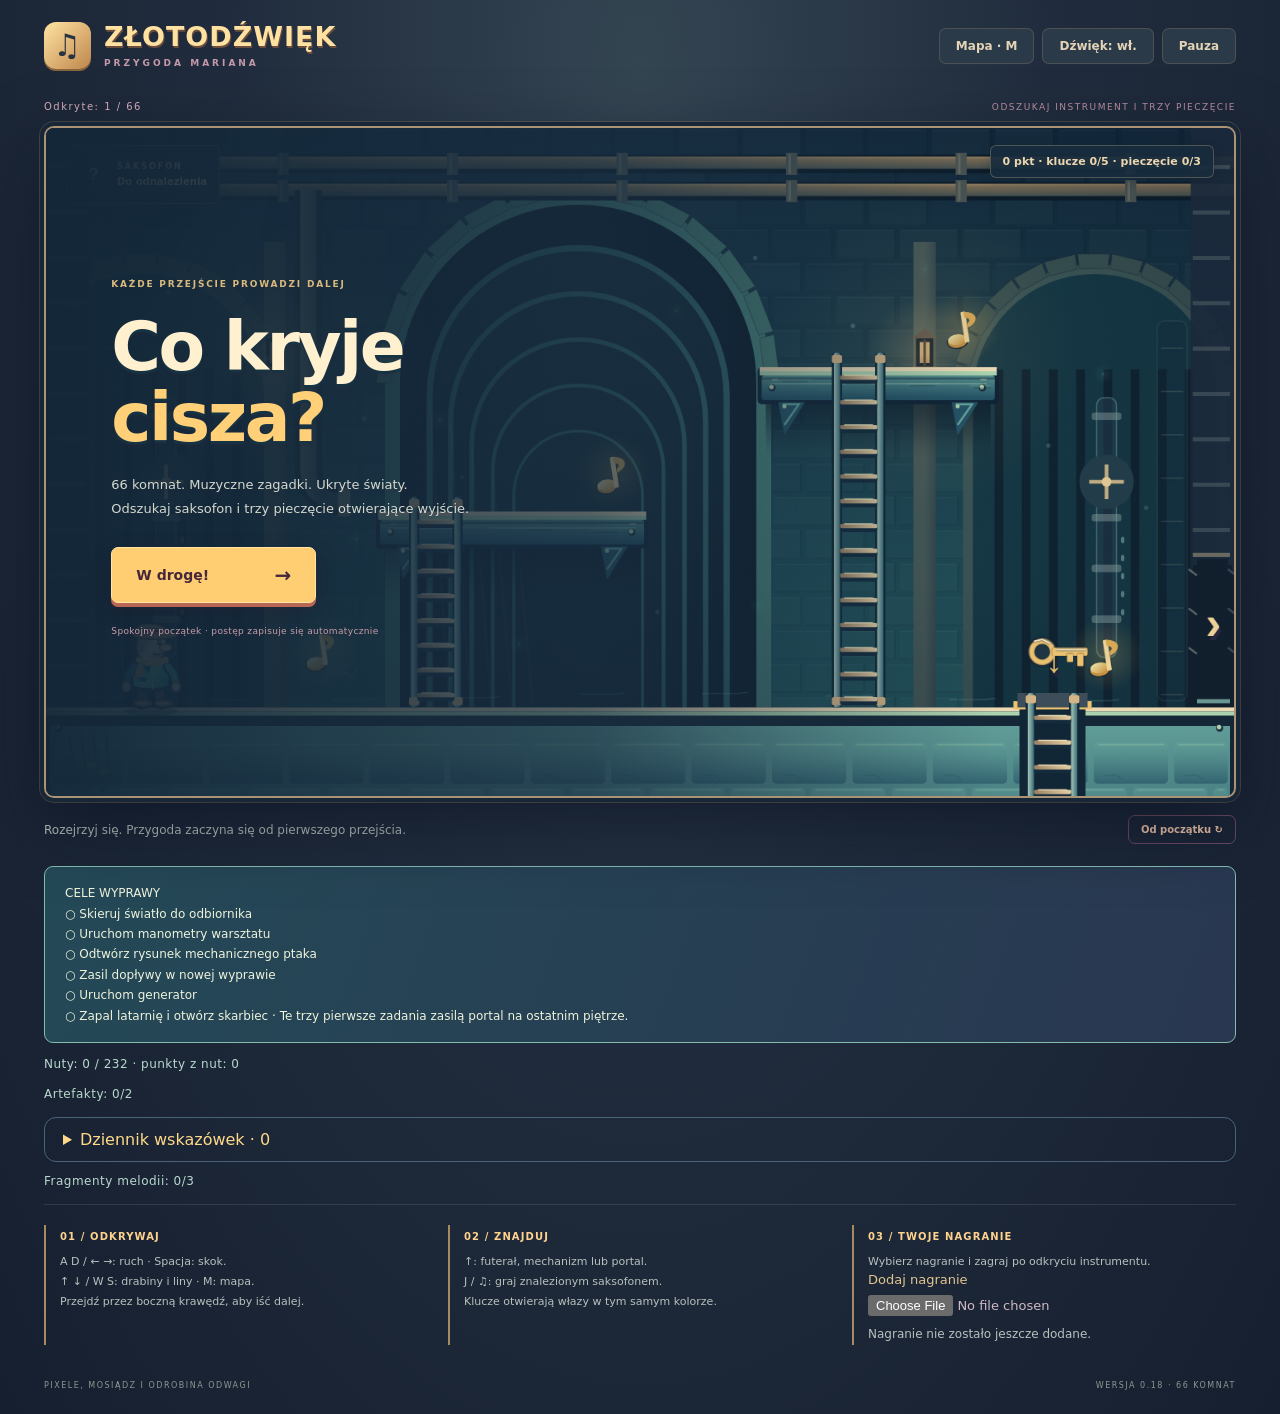
==== index.html @ a224b3b9 "Add Zlotodzwiek v0.18 game with 66 rooms and linked puzzles" ====
<!doctype html>
<html lang="pl">
<head>
  <meta charset="utf-8"><meta name="viewport" content="width=device-width, initial-scale=1, viewport-fit=cover">
  <meta name="theme-color" content="#282039"><title>Złotodźwięk — przygoda Mariana</title>
  <link rel="stylesheet" href="style.css?v=18">
</head>
<body>
  <header><a class="brand" href="./"><i aria-hidden="true">♫</i><div>ZŁOTODŹWIĘK<span>PRZYGODA MARIANA</span></div></a><div class="tools"><button id="map-button" aria-expanded="false">Mapa · M</button><button id="sound" aria-pressed="true">Dźwięk: wł.</button><button id="pause">Pauza</button></div></header>
  <main>
    <div class="chapter"><span id="explored">Odkryte: 1 / 66</span><span>ODSZUKAJ INSTRUMENT I TRZY PIECZĘCIE</span></div>
    <section class="stage" aria-label="Gra platformowa">
      <canvas id="game" width="960" height="540" tabindex="0" aria-label="Gra. Sterowanie opisane poniżej."></canvas>
      <div class="hud"><div class="instrument"><canvas id="inventory-icon" width="64" height="80" aria-hidden="true"></canvas><div><small>SAKSOFON</small><span id="inventory">Do odnalezienia</span></div></div><div id="stats">0 pkt · klucze: 0/5 · pieczęcie: 0/3</div></div>
      <div id="overlay" class="overlay"><div class="panel"><p class="eyebrow">KAŻDE PRZEJŚCIE PROWADZI DALEJ</p><h1>Co kryje<br><em>cisza?</em></h1><p>66 komnat. Muzyczne zagadki. Ukryte światy.<br>Odszukaj saksofon i trzy pieczęcie otwierające wyjście.</p><button id="start" class="primary">W drogę! <span>→</span></button><p id="start-note" class="micro">Spokojny początek · postęp zapisuje się automatycznie</p></div></div>
      <div id="discovery" class="discovery" role="dialog" aria-modal="true" aria-labelledby="discovery-title" hidden><div class="discovery-card"><div class="discovery-art"><canvas id="found-sax" width="130" height="210" aria-label="Złoty saksofon"></canvas></div><p class="eyebrow">PRZEDMIOT W EKWIPUNKU</p><h2 id="discovery-title">Znalazłeś saksofon!</h2><p id="discovery-copy">Marian zabrał instrument z futerału.<br>J / ♫ — wyjmij i zagraj. Ruch — schowaj.</p><button id="discovery-ok" class="primary">Mam go — idę dalej ✓</button><p class="micro">Znalezisko zostaje z Tobą także po porażce.</p></div></div>
      <div id="map-panel" class="map-panel" role="dialog" aria-modal="true" aria-labelledby="map-title" hidden><div class="map-card"><h2 id="map-title">Odkryte przejścia</h2><canvas id="map-canvas" width="640" height="650" aria-label="Mapa odwiedzonych komnat"></canvas><p>● Tu jesteś · Jasne pola: odwiedzone · Linie: przejścia · ✦: zagadka · ◇: portal połączonej wyprawy</p><button id="map-close">Wróć do gry · M</button></div></div>
      <div class="touch" aria-label="Sterowanie dotykowe"><div><button data-action="left" aria-label="W lewo">◀</button><button data-action="right" aria-label="W prawo">▶</button><div class="climb-controls"><button data-action="up" aria-label="Wspinaj się lub użyj dzwonka, mechanizmu i portalu">↑</button><button data-action="down" aria-label="Drabina w dół">↓</button></div></div><div><button data-action="sax" aria-label="Zagraj lub schowaj saksofon">♫</button><button data-action="jump" aria-label="Skok">↗</button></div></div>
    </section>
    <div class="caption"><span id="message" role="status">Rozejrzyj się. Przygoda zaczyna się od pierwszego przejścia.</span><button id="restart">Od początku ↻</button></div>
    <aside id="puzzle-help" class="puzzle-help" hidden><b>ZAGADKA · ↑ PRZY MECHANIZMIE</b><span id="puzzle-clue"></span><strong id="puzzle-state" role="status"></strong><canvas id="puzzle-board" width="540" height="200" aria-label="Schemat aktualnego mechanizmu" hidden></canvas></aside>
    <aside id="objectives" class="puzzle-help" aria-label="Cele wyprawy"></aside><p id="note-status" class="fragment-status"></p><p id="relic-status" class="fragment-status"></p><details id="journal"><summary id="journal-count">Dziennik wskazówek · 0</summary><div id="journal-entries"></div></details><p id="fragments" class="fragment-status">Fragmenty melodii: 0/3</p>
    <section class="guide"><article><b>01 / ODKRYWAJ</b><p>A D / ← →: ruch · Spacja: skok.<br>↑ ↓ / W S: drabiny i liny · M: mapa.<br>Przejdź przez boczną krawędź, aby iść dalej.</p></article><article><b>02 / ZNAJDUJ</b><p>↑: futerał, mechanizm lub portal.<br>J / ♫: graj znalezionym saksofonem.<br>Klucze otwierają włazy w tym samym kolorze.</p></article><article><b>03 / TWOJE NAGRANIE</b><p>Wybierz nagranie i zagraj po odkryciu instrumentu.</p><label class="audio-upload">Dodaj nagranie <input id="sax-file" type="file" accept="audio/*" aria-label="Wybierz własne nagranie saksofonu"></label><p id="audio-status" role="status">Nagranie nie zostało jeszcze dodane.</p></article></section>
  </main><footer>PIXELE, MOSIĄDZ I ODROBINA ODWAGI <span>WERSJA 0.18 · 66 KOMNAT</span></footer>
  <script src="realms.js?v=18"></script><script src="adventures.js?v=18"></script><script src="expeditions.js?v=18"></script><script src="clockwork.js?v=18"></script><script src="linked-depths.js?v=18"></script><script src="room-looks.js?v=18"></script><script src="engine.js?v=18"></script><script src="character.js?v=18"></script><script src="scenery.js?v=18"></script><script src="expedition-art.js?v=18"></script><script src="adventure-art.js?v=18"></script><script src="environment-details.js?v=18"></script><script src="material-detail.js?v=18"></script><script src="art.js?v=18"></script><script src="game.js?v=18"></script>
</body></html>
---- style.css ----
:root{color-scheme:dark;font-family:Inter,ui-sans-serif,system-ui,-apple-system,sans-serif;color:#ffe6bb;background:#241e33;font-synthesis:none}
*{box-sizing:border-box}body{margin:0;background:radial-gradient(ellipse at 50% 20%,#54324d 0%,#302339 42%,#211d30 90%);min-height:100vh}
button,a{-webkit-tap-highlight-color:transparent}button{font:inherit;font-size:12px;font-weight:650;color:#f2c8ac;border:1px solid #6d4b62;background:#402b43;padding:10px 16px;cursor:pointer;border-radius:7px;transition:background .15s,transform .15s}button:hover{background:#633b51;color:#fff0cf}button:focus-visible,a:focus-visible,canvas:focus-visible{outline:3px solid #93e1c5;outline-offset:3px}
header,main,footer{max-width:1240px;margin:auto}header{padding:22px 24px 18px;display:flex;align-items:center;justify-content:space-between;gap:15px}.brand{display:flex;gap:13px;align-items:center;font-size:27px;letter-spacing:1px;color:#ffda87;text-decoration:none;font-weight:950;text-shadow:2px 3px 0 #833f52;line-height:1}.brand i{font-style:normal;font-size:31px;background:#ffc867;color:#563249;width:47px;height:47px;display:grid;place-items:center;border-radius:12px;box-shadow:0 3px 0 #a85557;text-shadow:none}.brand span{display:block;font-size:9px;font-weight:650;letter-spacing:3px;color:#c49aaa;margin-top:9px;text-shadow:none}.tools{display:flex;gap:8px}main{padding:0 24px}.chapter,.caption{display:flex;justify-content:space-between;align-items:center;gap:15px;font-size:10px;color:#d9afbd;letter-spacing:1.5px;padding:14px 0}.chapter b{display:inline-block;background:#e6a65f;color:#422b42;font-size:10px;border-radius:4px;padding:4px 7px;margin-right:7px}.chapter span:last-child{color:#bc8f9f;font-size:9px}
.stage{position:relative;isolation:isolate;overflow:hidden;border:2px solid #bd866f;border-radius:10px;box-shadow:0 0 0 5px #3e2b41,0 0 0 6px #654355,0 25px 80px #100d2380}canvas{display:block;width:100%;aspect-ratio:16/9;background:#c68195;image-rendering:pixelated;outline:none;touch-action:none}
.hud{position:absolute;z-index:1;top:17px;left:20px;right:20px;display:flex;justify-content:space-between;align-items:start;gap:12px;pointer-events:none;font-size:11px;font-weight:750}.hud>div{background:#30233ed9;border:1px solid #f2be7a55;border-radius:6px;padding:9px 12px;box-shadow:0 3px 0 #201b343b}.hud small{display:block;font-size:8px;letter-spacing:2px;margin-bottom:5px;color:#edc4aa}meter{display:block;width:126px;height:9px}meter::-webkit-meter-bar{background:#453049;border:none;border-radius:3px}meter::-webkit-meter-optimum-value{background:linear-gradient(90deg,#f29a59,#ffe097)}meter::-moz-meter-bar{background:#ffd378}#beat{color:#ffe1a1;letter-spacing:1px}
.overlay{position:absolute;z-index:2;inset:0;display:flex;align-items:center;background:linear-gradient(90deg,#2d203df0 0%,#33213dcc 29%,#49304c44 52%,transparent 73%)}.overlay[hidden]{display:none}.panel{margin:6% 5.5%;max-width:530px;filter:drop-shadow(0 2px 1px #39233c33)}.eyebrow{font-size:9px!important;letter-spacing:1.8px;font-weight:800;color:#f4b881;margin:0 0 20px!important}h1{font-size:clamp(34px,5.3vw,70px);line-height:1.04;letter-spacing:-2.5px;font-weight:950;margin:0 0 20px;color:#fff0cf;text-shadow:0 4px 0 #653450}h1 em{font-style:normal;color:#ffd078}.panel p{line-height:1.8;font-size:13px;color:#edc5bc}.primary{background:#ffcd72;color:#46283c;border:1px solid #ffe6a5;font-size:14px;font-weight:850;padding:15px 24px;margin-top:14px;min-width:205px;box-shadow:0 4px 0 #b86754,0 7px 20px #24152b44;border-radius:7px;display:inline-flex;gap:30px;align-items:center;justify-content:space-between}.primary:hover{background:#ffe3a0;color:#3f2540;transform:translateY(-1px)}.primary span{font-size:20px}.micro{color:#c79ba8!important;font-size:9px!important;letter-spacing:.35px;margin-top:20px}
.caption{letter-spacing:0;min-height:63px;color:#d8afba;font-size:12px}.caption button{white-space:nowrap;font-size:10px;padding:8px 12px;background:transparent}.guide{display:grid;grid-template-columns:repeat(3,1fr);gap:20px;border-top:1px solid #634052;padding:20px 0}.guide article{border-left:2px solid #b27362;padding-left:14px}.guide b{color:#ffd28e;font-size:10px;letter-spacing:1.1px}.guide p{font-size:11px;line-height:1.8;color:#b897aa;margin:8px 0 0}footer{padding:16px 24px 24px;font-size:8px;letter-spacing:1.5px;color:#9c778c;display:flex;justify-content:space-between}
.touch{display:none;position:absolute;z-index:3;bottom:13px;left:13px;right:13px;justify-content:space-between;pointer-events:none}.touch>div{display:flex;gap:9px}.touch button{pointer-events:auto;touch-action:none;user-select:none;width:54px;height:54px;background:#33243dc9;border:2px solid #ffcd7299;color:#ffe7b4;border-radius:12px;font-size:24px;box-shadow:0 3px 0 #241a30}.touch button.active{background:#9d5d62}.stage:has(.overlay:not([hidden])) .touch{display:none}
@media(pointer:coarse){.touch{display:flex}}
@media(max-width:650px){header{padding:15px 12px}.brand{font-size:17px;gap:8px}.brand i{width:32px;height:34px;font-size:24px;border-radius:8px}.brand span{font-size:6px;letter-spacing:1.5px;margin-top:7px}.tools{gap:5px}.tools button{font-size:9px;padding:8px}main{padding:0 10px}.chapter{font-size:8px;padding:10px 0;letter-spacing:.6px}.chapter span:last-child{font-size:7px}.stage{border-radius:6px;box-shadow:0 0 0 3px #3e2b41,0 12px 40px #100d2380}.hud{top:8px;left:8px;right:8px;font-size:8px;gap:5px}.hud>div{padding:5px 7px}.hud small{font-size:6px;margin-bottom:2px}meter{width:58px;height:7px}#beat{font-size:7px}.panel{margin:3% 5%}.panel p{font-size:9px;line-height:1.6;margin:7px 0}.panel h1{font-size:33px;letter-spacing:-1px;margin:12px 0 8px;text-shadow:0 2px 0 #653450}.eyebrow,.micro{display:none}.primary{padding:8px 12px;min-width:135px;font-size:10px;margin-top:4px;box-shadow:0 2px 0 #b86754}.primary span{font-size:14px}.guide{gap:8px;padding:15px 0}.guide article{padding-left:8px}.guide b{font-size:8px;letter-spacing:0}.guide p{font-size:9px}.caption{font-size:10px;gap:8px;min-height:58px}.caption button{font-size:8px}.touch button{width:44px;height:44px;font-size:20px;padding:4px}.touch{bottom:7px;left:7px;right:7px}.touch>div{gap:6px}footer{font-size:6px;padding:10px;letter-spacing:.6px}}
@media(pointer:coarse) and (orientation:landscape) and (max-height:540px){.chapter,.guide,footer,.caption{display:none}header{display:contents}.brand{display:none}.tools{position:fixed;bottom:10px;left:50%;transform:translateX(-50%);z-index:4}.tools button{background:#33243de8;padding:7px 10px;font-size:9px}main{padding:0;max-width:none}.stage{height:100dvh;width:calc(100dvh * 16 / 9);max-width:100%;margin:auto;border:0;border-radius:0}canvas{height:100%;width:100%;object-fit:contain}.hud{top:8px}.panel h1{font-size:46px}.panel p{font-size:12px}.touch button{width:54px;height:54px}}
@media(prefers-reduced-motion:reduce){*{transition:none!important}}

/* Resource and timing belong to the instrument, not separate competing counters. */
.hud .instrument{padding:9px 12px;background:#25243ff2}
.instrument meter{width:145px;height:10px}
.instrument #beat{display:block;font-size:7px;letter-spacing:1px;margin-top:6px;color:#b4f1d4}
.hud #stats{background:#25243ff2;font-size:12px}
@media(max-width:650px){.hud .instrument{padding:5px 7px}.instrument meter{width:86px;height:7px}.instrument #beat{font-size:6px;margin-top:4px}.hud #stats{font-size:8px}}

.touch .climb-controls{display:flex;flex-direction:column;gap:4px;align-self:end}.climb-controls button{height:38px}.touch>div{align-items:end}
@media(max-width:650px){.touch button{width:40px;height:44px}.touch .climb-controls button{height:30px}.touch>div{gap:4px}}

/* Illustrated outlines and curved brass remain clean on high-density screens. */
canvas{image-rendering:auto}

#inventory{display:block;color:#ffe0a0;font-size:12px;margin-top:8px}.audio-upload{display:block;color:#f4ce91;font-size:13px}.audio-upload input{display:block;max-width:100%;font:inherit;margin-top:8px;color:#cfbac6}#audio-status{font-size:12px;overflow-wrap:anywhere}[data-action="sax"]:disabled{opacity:.4}
/* Acquisition is a persistent, acknowledged moment, never a transient caption. */
.hud .instrument{display:flex;align-items:center;gap:8px;min-height:55px}.hud #inventory-icon{width:30px;height:39px;aspect-ratio:auto;background:none}.hud #inventory{font-size:10px;margin:3px 0 0}.hud #stats{font-size:11px}
.discovery,.map-panel{position:absolute;inset:0;z-index:6;display:grid;place-items:center;background:#142032db;backdrop-filter:blur(5px);padding:16px;text-align:center}.discovery[hidden],.map-panel[hidden]{display:none}.discovery-card{width:min(540px,100%);padding:22px;border:1px solid #d9b67a;border-radius:15px;background:radial-gradient(ellipse at 50% 20%,#586458,#263544 65%);box-shadow:0 15px 70px #101726aa}.discovery-art{margin:auto;width:116px;height:126px;background:radial-gradient(ellipse,#ffda7644,transparent 70%)}.discovery-art canvas{width:100%;height:100%;background:none;aspect-ratio:auto}.discovery h2{font-size:32px;color:#ffe3a2;margin:12px 0}.discovery p{font-size:13px;line-height:1.6}.discovery .eyebrow{margin:8px 0!important}.discovery .primary{margin:10px auto 0;display:block}.discovery .micro{margin:14px 0 0}.stage:has(.discovery:not([hidden])) .touch,.stage:has(.map-panel:not([hidden])) .touch{display:none}
.map-card{background:#202f40;border:1px solid #b79972;border-radius:12px;padding:18px;width:min(700px,100%)}.map-card h2{font-size:18px;margin:0 0 12px}.map-card canvas{width:100%;height:auto;aspect-ratio:640/650;background:none}.map-card p{font-size:11px;color:#c2d2c5}.guide article{min-width:0}
@media(max-width:650px){.hud .instrument{min-height:34px;gap:4px}.hud #inventory-icon{width:19px;height:26px}.hud #inventory{font-size:7px}.hud #stats{font-size:7px;max-width:47%}.discovery,.map-panel{padding:8px}.discovery-card{padding:8px;display:grid;grid-template-columns:65px 1fr;align-items:center;gap:4px;max-height:100%;overflow:auto}.discovery-art{width:62px;height:85px;grid-row:1/4}.discovery h2{font-size:18px;margin:3px}.discovery p{font-size:9px;margin:3px}.discovery .eyebrow,.discovery .micro{display:none}.discovery .primary{font-size:9px;min-width:0;padding:7px 9px;margin:3px auto}.map-card{padding:7px;max-height:100%;overflow:auto}.map-card h2{font-size:12px;margin:0 0 3px}.map-card canvas{max-height:125px;object-fit:contain}.map-card p{font-size:7px;margin:3px}.map-card button{font-size:8px;padding:5px}.tools button{font-size:8px;padding:7px}.brand{font-size:15px}.brand i{display:none}}
@media(pointer:coarse) and (orientation:landscape) and (max-height:540px){.discovery-card{padding:12px}.discovery-art{height:90px;width:84px}.discovery h2{font-size:24px}.discovery p{font-size:11px}.discovery .primary{padding:9px 14px;margin-top:7px}.discovery .micro{display:none}}
/* 0.8 — warmer brass against deep blue, softer frame and a larger instrument study. */
body{background:radial-gradient(ellipse at 50% 5%,#344552 0%,#202c3d 46%,#161f30 100%)}
.stage{border-color:#aa9474;box-shadow:0 0 0 4px #172738,0 0 0 5px #8b785b55,0 25px 70px #080e1d88}
.brand{color:#ffe1a1;text-shadow:1px 2px 0 #6b4d3e}.brand i{background:linear-gradient(135deg,#ffe4a1,#bf864c);color:#283441;box-shadow:0 2px 0 #8b663d}
.tools button{background:#2b3a49;border-color:#8e7f6655;color:#e4d3b6}.tools button:hover{background:#46525a;color:#fff0cb}
.hud .instrument,.hud #stats{background:#172c3deb;border-color:#cbb48455;box-shadow:0 3px 12px #0b172844}
.overlay{background:linear-gradient(90deg,#132738f5,#182d40ba 46%,#172b3e15 80%)}
.panel h1{text-shadow:0 3px 0 #163343}.panel p{color:#d3d9ce}.panel .eyebrow{color:#d9ba7e}
.discovery-card{background:radial-gradient(ellipse at 50% 18%,#5b695b,#203848 63%,#182a3c);border-color:#d1b784;box-shadow:inset 0 0 0 5px #182c3a55,0 18px 65px #061323aa}
.discovery-art{width:160px;height:200px;background:radial-gradient(ellipse,#ffdc7830,transparent 70%)}.discovery-art canvas{object-fit:contain}
.guide{border-color:#65716b55}.guide article{border-color:#a88a62}.guide p,.caption{color:#b8c1bd}.audio-upload{color:#e1c591}footer{color:#879990}
@media(max-width:650px){.discovery-art{width:60px;height:103px}.discovery-card{grid-template-columns:64px 1fr}.discovery h2{font-size:18px}}
@media(pointer:coarse) and (orientation:landscape) and (max-height:540px){.discovery-art{height:104px;width:65px}}

/* 0.11 — clues remain readable outside the action, also with sound disabled. */
.puzzle-help{display:grid;gap:9px;margin:5px 0 14px;padding:16px 20px;border:1px solid #83bcb1;border-radius:9px;background:linear-gradient(110deg,#244957,#293750);color:#eef3dc;font-size:14px;line-height:1.5}
.puzzle-help[hidden]{display:none}.puzzle-help b{font-size:10px;letter-spacing:1.4px;color:#a5ebd0}.puzzle-help strong{color:#ffe1a1}.fragment-status{color:#b9d9ce;font-size:12px;letter-spacing:.5px;margin:8px 0 16px}
@media(max-width:650px){.puzzle-help{font-size:12px;padding:12px;gap:6px}.puzzle-help b{font-size:8px;letter-spacing:.6px}.fragment-status{font-size:10px}.map-card canvas{max-height:155px}}

#puzzle-board{width:100%;max-width:540px;height:auto;aspect-ratio:540/200;background:none;margin:auto}#puzzle-board[hidden]{display:none}#journal{padding:12px 18px;border:1px solid #496478;border-radius:12px;color:#e5e6ca;margin:12px 0}#journal summary{cursor:pointer;color:#ffd989}#journal-entries p{line-height:1.6}

#objectives{white-space:pre-line;line-height:1.7;font-size:12px}
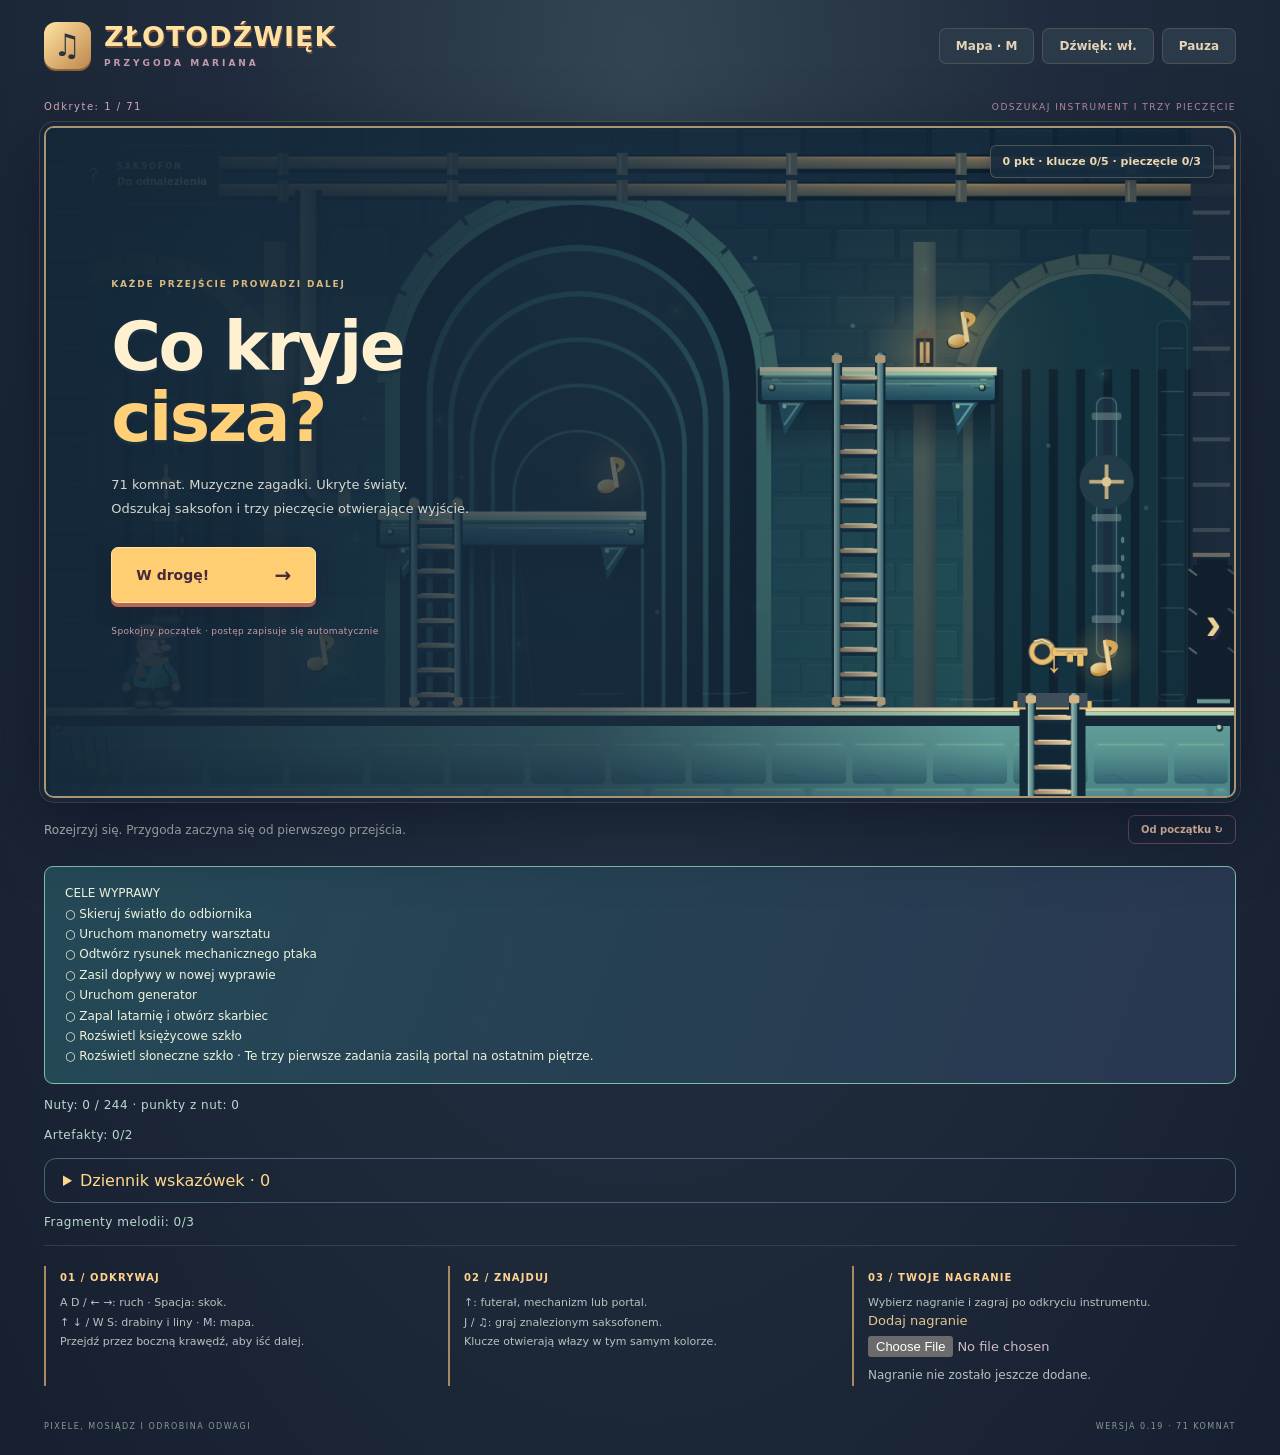
==== commit 2a032410: "Add v0.19 crystal expedition with RGB puzzles and five connected rooms" ====
--- a/index.html
+++ b/index.html
@@ -3,24 +3,24 @@
 <head>
   <meta charset="utf-8"><meta name="viewport" content="width=device-width, initial-scale=1, viewport-fit=cover">
   <meta name="theme-color" content="#282039"><title>Złotodźwięk — przygoda Mariana</title>
-  <link rel="stylesheet" href="style.css?v=18">
+  <link rel="stylesheet" href="style.css?v=19">
 </head>
 <body>
   <header><a class="brand" href="./"><i aria-hidden="true">♫</i><div>ZŁOTODŹWIĘK<span>PRZYGODA MARIANA</span></div></a><div class="tools"><button id="map-button" aria-expanded="false">Mapa · M</button><button id="sound" aria-pressed="true">Dźwięk: wł.</button><button id="pause">Pauza</button></div></header>
   <main>
-    <div class="chapter"><span id="explored">Odkryte: 1 / 66</span><span>ODSZUKAJ INSTRUMENT I TRZY PIECZĘCIE</span></div>
+    <div class="chapter"><span id="explored">Odkryte: 1 / 71</span><span>ODSZUKAJ INSTRUMENT I TRZY PIECZĘCIE</span></div>
     <section class="stage" aria-label="Gra platformowa">
       <canvas id="game" width="960" height="540" tabindex="0" aria-label="Gra. Sterowanie opisane poniżej."></canvas>
       <div class="hud"><div class="instrument"><canvas id="inventory-icon" width="64" height="80" aria-hidden="true"></canvas><div><small>SAKSOFON</small><span id="inventory">Do odnalezienia</span></div></div><div id="stats">0 pkt · klucze: 0/5 · pieczęcie: 0/3</div></div>
-      <div id="overlay" class="overlay"><div class="panel"><p class="eyebrow">KAŻDE PRZEJŚCIE PROWADZI DALEJ</p><h1>Co kryje<br><em>cisza?</em></h1><p>66 komnat. Muzyczne zagadki. Ukryte światy.<br>Odszukaj saksofon i trzy pieczęcie otwierające wyjście.</p><button id="start" class="primary">W drogę! <span>→</span></button><p id="start-note" class="micro">Spokojny początek · postęp zapisuje się automatycznie</p></div></div>
+      <div id="overlay" class="overlay"><div class="panel"><p class="eyebrow">KAŻDE PRZEJŚCIE PROWADZI DALEJ</p><h1>Co kryje<br><em>cisza?</em></h1><p>71 komnat. Muzyczne zagadki. Ukryte światy.<br>Odszukaj saksofon i trzy pieczęcie otwierające wyjście.</p><button id="start" class="primary">W drogę! <span>→</span></button><p id="start-note" class="micro">Spokojny początek · postęp zapisuje się automatycznie</p></div></div>
       <div id="discovery" class="discovery" role="dialog" aria-modal="true" aria-labelledby="discovery-title" hidden><div class="discovery-card"><div class="discovery-art"><canvas id="found-sax" width="130" height="210" aria-label="Złoty saksofon"></canvas></div><p class="eyebrow">PRZEDMIOT W EKWIPUNKU</p><h2 id="discovery-title">Znalazłeś saksofon!</h2><p id="discovery-copy">Marian zabrał instrument z futerału.<br>J / ♫ — wyjmij i zagraj. Ruch — schowaj.</p><button id="discovery-ok" class="primary">Mam go — idę dalej ✓</button><p class="micro">Znalezisko zostaje z Tobą także po porażce.</p></div></div>
-      <div id="map-panel" class="map-panel" role="dialog" aria-modal="true" aria-labelledby="map-title" hidden><div class="map-card"><h2 id="map-title">Odkryte przejścia</h2><canvas id="map-canvas" width="640" height="650" aria-label="Mapa odwiedzonych komnat"></canvas><p>● Tu jesteś · Jasne pola: odwiedzone · Linie: przejścia · ✦: zagadka · ◇: portal połączonej wyprawy</p><button id="map-close">Wróć do gry · M</button></div></div>
+      <div id="map-panel" class="map-panel" role="dialog" aria-modal="true" aria-labelledby="map-title" hidden><div class="map-card"><h2 id="map-title">Odkryte przejścia</h2><canvas id="map-canvas" width="640" height="720" aria-label="Mapa odwiedzonych komnat"></canvas><p>● Tu jesteś · Jasne pola: odwiedzone · Linie: przejścia · ✦: zagadka · ◇: portal połączonej wyprawy</p><button id="map-close">Wróć do gry · M</button></div></div>
       <div class="touch" aria-label="Sterowanie dotykowe"><div><button data-action="left" aria-label="W lewo">◀</button><button data-action="right" aria-label="W prawo">▶</button><div class="climb-controls"><button data-action="up" aria-label="Wspinaj się lub użyj dzwonka, mechanizmu i portalu">↑</button><button data-action="down" aria-label="Drabina w dół">↓</button></div></div><div><button data-action="sax" aria-label="Zagraj lub schowaj saksofon">♫</button><button data-action="jump" aria-label="Skok">↗</button></div></div>
     </section>
     <div class="caption"><span id="message" role="status">Rozejrzyj się. Przygoda zaczyna się od pierwszego przejścia.</span><button id="restart">Od początku ↻</button></div>
     <aside id="puzzle-help" class="puzzle-help" hidden><b>ZAGADKA · ↑ PRZY MECHANIZMIE</b><span id="puzzle-clue"></span><strong id="puzzle-state" role="status"></strong><canvas id="puzzle-board" width="540" height="200" aria-label="Schemat aktualnego mechanizmu" hidden></canvas></aside>
     <aside id="objectives" class="puzzle-help" aria-label="Cele wyprawy"></aside><p id="note-status" class="fragment-status"></p><p id="relic-status" class="fragment-status"></p><details id="journal"><summary id="journal-count">Dziennik wskazówek · 0</summary><div id="journal-entries"></div></details><p id="fragments" class="fragment-status">Fragmenty melodii: 0/3</p>
     <section class="guide"><article><b>01 / ODKRYWAJ</b><p>A D / ← →: ruch · Spacja: skok.<br>↑ ↓ / W S: drabiny i liny · M: mapa.<br>Przejdź przez boczną krawędź, aby iść dalej.</p></article><article><b>02 / ZNAJDUJ</b><p>↑: futerał, mechanizm lub portal.<br>J / ♫: graj znalezionym saksofonem.<br>Klucze otwierają włazy w tym samym kolorze.</p></article><article><b>03 / TWOJE NAGRANIE</b><p>Wybierz nagranie i zagraj po odkryciu instrumentu.</p><label class="audio-upload">Dodaj nagranie <input id="sax-file" type="file" accept="audio/*" aria-label="Wybierz własne nagranie saksofonu"></label><p id="audio-status" role="status">Nagranie nie zostało jeszcze dodane.</p></article></section>
-  </main><footer>PIXELE, MOSIĄDZ I ODROBINA ODWAGI <span>WERSJA 0.18 · 66 KOMNAT</span></footer>
-  <script src="realms.js?v=18"></script><script src="adventures.js?v=18"></script><script src="expeditions.js?v=18"></script><script src="clockwork.js?v=18"></script><script src="linked-depths.js?v=18"></script><script src="room-looks.js?v=18"></script><script src="engine.js?v=18"></script><script src="character.js?v=18"></script><script src="scenery.js?v=18"></script><script src="expedition-art.js?v=18"></script><script src="adventure-art.js?v=18"></script><script src="environment-details.js?v=18"></script><script src="material-detail.js?v=18"></script><script src="art.js?v=18"></script><script src="game.js?v=18"></script>
+  </main><footer>PIXELE, MOSIĄDZ I ODROBINA ODWAGI <span>WERSJA 0.19 · 71 KOMNAT</span></footer>
+  <script src="realms.js?v=19"></script><script src="adventures.js?v=19"></script><script src="expeditions.js?v=19"></script><script src="clockwork.js?v=19"></script><script src="linked-depths.js?v=19"></script><script src="prism-depths.js?v=19"></script><script src="room-looks.js?v=19"></script><script src="engine.js?v=19"></script><script src="character.js?v=19"></script><script src="scenery.js?v=19"></script><script src="expedition-art.js?v=19"></script><script src="adventure-art.js?v=19"></script><script src="environment-details.js?v=19"></script><script src="material-detail.js?v=19"></script><script src="art.js?v=19"></script><script src="game.js?v=19"></script>
 </body></html>
--- a/style.css
+++ b/style.css
@@ -29,7 +29,7 @@
 /* Acquisition is a persistent, acknowledged moment, never a transient caption. */
 .hud .instrument{display:flex;align-items:center;gap:8px;min-height:55px}.hud #inventory-icon{width:30px;height:39px;aspect-ratio:auto;background:none}.hud #inventory{font-size:10px;margin:3px 0 0}.hud #stats{font-size:11px}
 .discovery,.map-panel{position:absolute;inset:0;z-index:6;display:grid;place-items:center;background:#142032db;backdrop-filter:blur(5px);padding:16px;text-align:center}.discovery[hidden],.map-panel[hidden]{display:none}.discovery-card{width:min(540px,100%);padding:22px;border:1px solid #d9b67a;border-radius:15px;background:radial-gradient(ellipse at 50% 20%,#586458,#263544 65%);box-shadow:0 15px 70px #101726aa}.discovery-art{margin:auto;width:116px;height:126px;background:radial-gradient(ellipse,#ffda7644,transparent 70%)}.discovery-art canvas{width:100%;height:100%;background:none;aspect-ratio:auto}.discovery h2{font-size:32px;color:#ffe3a2;margin:12px 0}.discovery p{font-size:13px;line-height:1.6}.discovery .eyebrow{margin:8px 0!important}.discovery .primary{margin:10px auto 0;display:block}.discovery .micro{margin:14px 0 0}.stage:has(.discovery:not([hidden])) .touch,.stage:has(.map-panel:not([hidden])) .touch{display:none}
-.map-card{background:#202f40;border:1px solid #b79972;border-radius:12px;padding:18px;width:min(700px,100%)}.map-card h2{font-size:18px;margin:0 0 12px}.map-card canvas{width:100%;height:auto;aspect-ratio:640/650;background:none}.map-card p{font-size:11px;color:#c2d2c5}.guide article{min-width:0}
+.map-card{background:#202f40;border:1px solid #b79972;border-radius:12px;padding:18px;width:min(700px,100%)}.map-card h2{font-size:18px;margin:0 0 12px}.map-card canvas{width:100%;height:auto;aspect-ratio:640/720;background:none}.map-card p{font-size:11px;color:#c2d2c5}.guide article{min-width:0}
 @media(max-width:650px){.hud .instrument{min-height:34px;gap:4px}.hud #inventory-icon{width:19px;height:26px}.hud #inventory{font-size:7px}.hud #stats{font-size:7px;max-width:47%}.discovery,.map-panel{padding:8px}.discovery-card{padding:8px;display:grid;grid-template-columns:65px 1fr;align-items:center;gap:4px;max-height:100%;overflow:auto}.discovery-art{width:62px;height:85px;grid-row:1/4}.discovery h2{font-size:18px;margin:3px}.discovery p{font-size:9px;margin:3px}.discovery .eyebrow,.discovery .micro{display:none}.discovery .primary{font-size:9px;min-width:0;padding:7px 9px;margin:3px auto}.map-card{padding:7px;max-height:100%;overflow:auto}.map-card h2{font-size:12px;margin:0 0 3px}.map-card canvas{max-height:125px;object-fit:contain}.map-card p{font-size:7px;margin:3px}.map-card button{font-size:8px;padding:5px}.tools button{font-size:8px;padding:7px}.brand{font-size:15px}.brand i{display:none}}
 @media(pointer:coarse) and (orientation:landscape) and (max-height:540px){.discovery-card{padding:12px}.discovery-art{height:90px;width:84px}.discovery h2{font-size:24px}.discovery p{font-size:11px}.discovery .primary{padding:9px 14px;margin-top:7px}.discovery .micro{display:none}}
 /* 0.8 — warmer brass against deep blue, softer frame and a larger instrument study. */
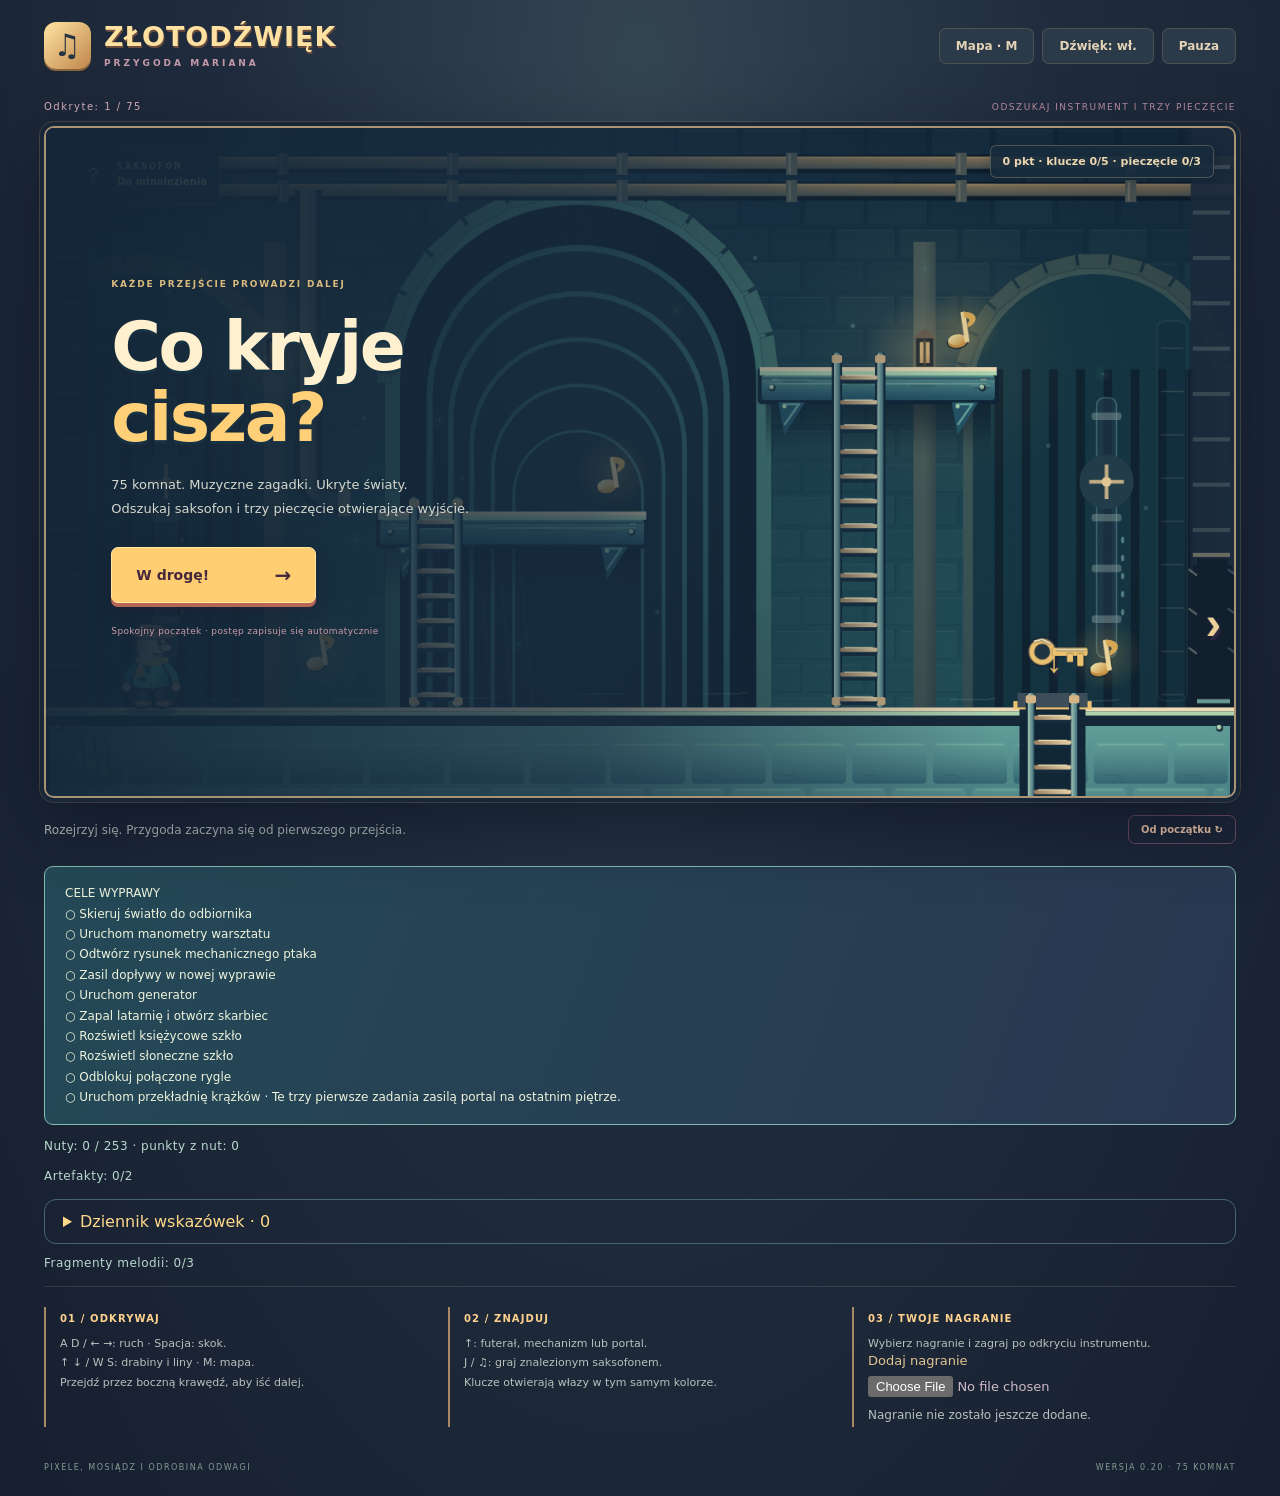
==== commit 587ecc0f: "Add v0.20 mechanical locks, disc puzzle and clockwork garden" ====
--- a/index.html
+++ b/index.html
@@ -3,24 +3,24 @@
 <head>
   <meta charset="utf-8"><meta name="viewport" content="width=device-width, initial-scale=1, viewport-fit=cover">
   <meta name="theme-color" content="#282039"><title>Złotodźwięk — przygoda Mariana</title>
-  <link rel="stylesheet" href="style.css?v=19">
+  <link rel="stylesheet" href="style.css?v=20">
 </head>
 <body>
   <header><a class="brand" href="./"><i aria-hidden="true">♫</i><div>ZŁOTODŹWIĘK<span>PRZYGODA MARIANA</span></div></a><div class="tools"><button id="map-button" aria-expanded="false">Mapa · M</button><button id="sound" aria-pressed="true">Dźwięk: wł.</button><button id="pause">Pauza</button></div></header>
   <main>
-    <div class="chapter"><span id="explored">Odkryte: 1 / 71</span><span>ODSZUKAJ INSTRUMENT I TRZY PIECZĘCIE</span></div>
+    <div class="chapter"><span id="explored">Odkryte: 1 / 75</span><span>ODSZUKAJ INSTRUMENT I TRZY PIECZĘCIE</span></div>
     <section class="stage" aria-label="Gra platformowa">
       <canvas id="game" width="960" height="540" tabindex="0" aria-label="Gra. Sterowanie opisane poniżej."></canvas>
       <div class="hud"><div class="instrument"><canvas id="inventory-icon" width="64" height="80" aria-hidden="true"></canvas><div><small>SAKSOFON</small><span id="inventory">Do odnalezienia</span></div></div><div id="stats">0 pkt · klucze: 0/5 · pieczęcie: 0/3</div></div>
-      <div id="overlay" class="overlay"><div class="panel"><p class="eyebrow">KAŻDE PRZEJŚCIE PROWADZI DALEJ</p><h1>Co kryje<br><em>cisza?</em></h1><p>71 komnat. Muzyczne zagadki. Ukryte światy.<br>Odszukaj saksofon i trzy pieczęcie otwierające wyjście.</p><button id="start" class="primary">W drogę! <span>→</span></button><p id="start-note" class="micro">Spokojny początek · postęp zapisuje się automatycznie</p></div></div>
+      <div id="overlay" class="overlay"><div class="panel"><p class="eyebrow">KAŻDE PRZEJŚCIE PROWADZI DALEJ</p><h1>Co kryje<br><em>cisza?</em></h1><p>75 komnat. Muzyczne zagadki. Ukryte światy.<br>Odszukaj saksofon i trzy pieczęcie otwierające wyjście.</p><button id="start" class="primary">W drogę! <span>→</span></button><p id="start-note" class="micro">Spokojny początek · postęp zapisuje się automatycznie</p></div></div>
       <div id="discovery" class="discovery" role="dialog" aria-modal="true" aria-labelledby="discovery-title" hidden><div class="discovery-card"><div class="discovery-art"><canvas id="found-sax" width="130" height="210" aria-label="Złoty saksofon"></canvas></div><p class="eyebrow">PRZEDMIOT W EKWIPUNKU</p><h2 id="discovery-title">Znalazłeś saksofon!</h2><p id="discovery-copy">Marian zabrał instrument z futerału.<br>J / ♫ — wyjmij i zagraj. Ruch — schowaj.</p><button id="discovery-ok" class="primary">Mam go — idę dalej ✓</button><p class="micro">Znalezisko zostaje z Tobą także po porażce.</p></div></div>
-      <div id="map-panel" class="map-panel" role="dialog" aria-modal="true" aria-labelledby="map-title" hidden><div class="map-card"><h2 id="map-title">Odkryte przejścia</h2><canvas id="map-canvas" width="640" height="720" aria-label="Mapa odwiedzonych komnat"></canvas><p>● Tu jesteś · Jasne pola: odwiedzone · Linie: przejścia · ✦: zagadka · ◇: portal połączonej wyprawy</p><button id="map-close">Wróć do gry · M</button></div></div>
+      <div id="map-panel" class="map-panel" role="dialog" aria-modal="true" aria-labelledby="map-title" hidden><div class="map-card"><h2 id="map-title">Odkryte przejścia</h2><canvas id="map-canvas" width="640" height="800" aria-label="Mapa odwiedzonych komnat"></canvas><p>● Tu jesteś · Jasne pola: odwiedzone · Linie: przejścia · ✦: zagadka · ◇: portal połączonej wyprawy</p><button id="map-close">Wróć do gry · M</button></div></div>
       <div class="touch" aria-label="Sterowanie dotykowe"><div><button data-action="left" aria-label="W lewo">◀</button><button data-action="right" aria-label="W prawo">▶</button><div class="climb-controls"><button data-action="up" aria-label="Wspinaj się lub użyj dzwonka, mechanizmu i portalu">↑</button><button data-action="down" aria-label="Drabina w dół">↓</button></div></div><div><button data-action="sax" aria-label="Zagraj lub schowaj saksofon">♫</button><button data-action="jump" aria-label="Skok">↗</button></div></div>
     </section>
     <div class="caption"><span id="message" role="status">Rozejrzyj się. Przygoda zaczyna się od pierwszego przejścia.</span><button id="restart">Od początku ↻</button></div>
     <aside id="puzzle-help" class="puzzle-help" hidden><b>ZAGADKA · ↑ PRZY MECHANIZMIE</b><span id="puzzle-clue"></span><strong id="puzzle-state" role="status"></strong><canvas id="puzzle-board" width="540" height="200" aria-label="Schemat aktualnego mechanizmu" hidden></canvas></aside>
     <aside id="objectives" class="puzzle-help" aria-label="Cele wyprawy"></aside><p id="note-status" class="fragment-status"></p><p id="relic-status" class="fragment-status"></p><details id="journal"><summary id="journal-count">Dziennik wskazówek · 0</summary><div id="journal-entries"></div></details><p id="fragments" class="fragment-status">Fragmenty melodii: 0/3</p>
     <section class="guide"><article><b>01 / ODKRYWAJ</b><p>A D / ← →: ruch · Spacja: skok.<br>↑ ↓ / W S: drabiny i liny · M: mapa.<br>Przejdź przez boczną krawędź, aby iść dalej.</p></article><article><b>02 / ZNAJDUJ</b><p>↑: futerał, mechanizm lub portal.<br>J / ♫: graj znalezionym saksofonem.<br>Klucze otwierają włazy w tym samym kolorze.</p></article><article><b>03 / TWOJE NAGRANIE</b><p>Wybierz nagranie i zagraj po odkryciu instrumentu.</p><label class="audio-upload">Dodaj nagranie <input id="sax-file" type="file" accept="audio/*" aria-label="Wybierz własne nagranie saksofonu"></label><p id="audio-status" role="status">Nagranie nie zostało jeszcze dodane.</p></article></section>
-  </main><footer>PIXELE, MOSIĄDZ I ODROBINA ODWAGI <span>WERSJA 0.19 · 71 KOMNAT</span></footer>
-  <script src="realms.js?v=19"></script><script src="adventures.js?v=19"></script><script src="expeditions.js?v=19"></script><script src="clockwork.js?v=19"></script><script src="linked-depths.js?v=19"></script><script src="prism-depths.js?v=19"></script><script src="room-looks.js?v=19"></script><script src="engine.js?v=19"></script><script src="character.js?v=19"></script><script src="scenery.js?v=19"></script><script src="expedition-art.js?v=19"></script><script src="adventure-art.js?v=19"></script><script src="environment-details.js?v=19"></script><script src="material-detail.js?v=19"></script><script src="art.js?v=19"></script><script src="game.js?v=19"></script>
+  </main><footer>PIXELE, MOSIĄDZ I ODROBINA ODWAGI <span>WERSJA 0.20 · 75 KOMNAT</span></footer>
+  <script src="realms.js?v=20"></script><script src="adventures.js?v=20"></script><script src="expeditions.js?v=20"></script><script src="clockwork.js?v=20"></script><script src="linked-depths.js?v=20"></script><script src="prism-depths.js?v=20"></script><script src="mechanism-depths.js?v=20"></script><script src="room-looks.js?v=20"></script><script src="engine.js?v=20"></script><script src="character.js?v=20"></script><script src="scenery.js?v=20"></script><script src="expedition-art.js?v=20"></script><script src="mechanism-art.js?v=20"></script><script src="adventure-art.js?v=20"></script><script src="environment-details.js?v=20"></script><script src="material-detail.js?v=20"></script><script src="art.js?v=20"></script><script src="game.js?v=20"></script>
 </body></html>
--- a/style.css
+++ b/style.css
@@ -29,7 +29,7 @@
 /* Acquisition is a persistent, acknowledged moment, never a transient caption. */
 .hud .instrument{display:flex;align-items:center;gap:8px;min-height:55px}.hud #inventory-icon{width:30px;height:39px;aspect-ratio:auto;background:none}.hud #inventory{font-size:10px;margin:3px 0 0}.hud #stats{font-size:11px}
 .discovery,.map-panel{position:absolute;inset:0;z-index:6;display:grid;place-items:center;background:#142032db;backdrop-filter:blur(5px);padding:16px;text-align:center}.discovery[hidden],.map-panel[hidden]{display:none}.discovery-card{width:min(540px,100%);padding:22px;border:1px solid #d9b67a;border-radius:15px;background:radial-gradient(ellipse at 50% 20%,#586458,#263544 65%);box-shadow:0 15px 70px #101726aa}.discovery-art{margin:auto;width:116px;height:126px;background:radial-gradient(ellipse,#ffda7644,transparent 70%)}.discovery-art canvas{width:100%;height:100%;background:none;aspect-ratio:auto}.discovery h2{font-size:32px;color:#ffe3a2;margin:12px 0}.discovery p{font-size:13px;line-height:1.6}.discovery .eyebrow{margin:8px 0!important}.discovery .primary{margin:10px auto 0;display:block}.discovery .micro{margin:14px 0 0}.stage:has(.discovery:not([hidden])) .touch,.stage:has(.map-panel:not([hidden])) .touch{display:none}
-.map-card{background:#202f40;border:1px solid #b79972;border-radius:12px;padding:18px;width:min(700px,100%)}.map-card h2{font-size:18px;margin:0 0 12px}.map-card canvas{width:100%;height:auto;aspect-ratio:640/720;background:none}.map-card p{font-size:11px;color:#c2d2c5}.guide article{min-width:0}
+.map-card{background:#202f40;border:1px solid #b79972;border-radius:12px;padding:18px;width:min(700px,100%)}.map-card h2{font-size:18px;margin:0 0 12px}.map-card canvas{width:100%;height:auto;aspect-ratio:640/800;background:none}.map-card p{font-size:11px;color:#c2d2c5}.guide article{min-width:0}
 @media(max-width:650px){.hud .instrument{min-height:34px;gap:4px}.hud #inventory-icon{width:19px;height:26px}.hud #inventory{font-size:7px}.hud #stats{font-size:7px;max-width:47%}.discovery,.map-panel{padding:8px}.discovery-card{padding:8px;display:grid;grid-template-columns:65px 1fr;align-items:center;gap:4px;max-height:100%;overflow:auto}.discovery-art{width:62px;height:85px;grid-row:1/4}.discovery h2{font-size:18px;margin:3px}.discovery p{font-size:9px;margin:3px}.discovery .eyebrow,.discovery .micro{display:none}.discovery .primary{font-size:9px;min-width:0;padding:7px 9px;margin:3px auto}.map-card{padding:7px;max-height:100%;overflow:auto}.map-card h2{font-size:12px;margin:0 0 3px}.map-card canvas{max-height:125px;object-fit:contain}.map-card p{font-size:7px;margin:3px}.map-card button{font-size:8px;padding:5px}.tools button{font-size:8px;padding:7px}.brand{font-size:15px}.brand i{display:none}}
 @media(pointer:coarse) and (orientation:landscape) and (max-height:540px){.discovery-card{padding:12px}.discovery-art{height:90px;width:84px}.discovery h2{font-size:24px}.discovery p{font-size:11px}.discovery .primary{padding:9px 14px;margin-top:7px}.discovery .micro{display:none}}
 /* 0.8 — warmer brass against deep blue, softer frame and a larger instrument study. */
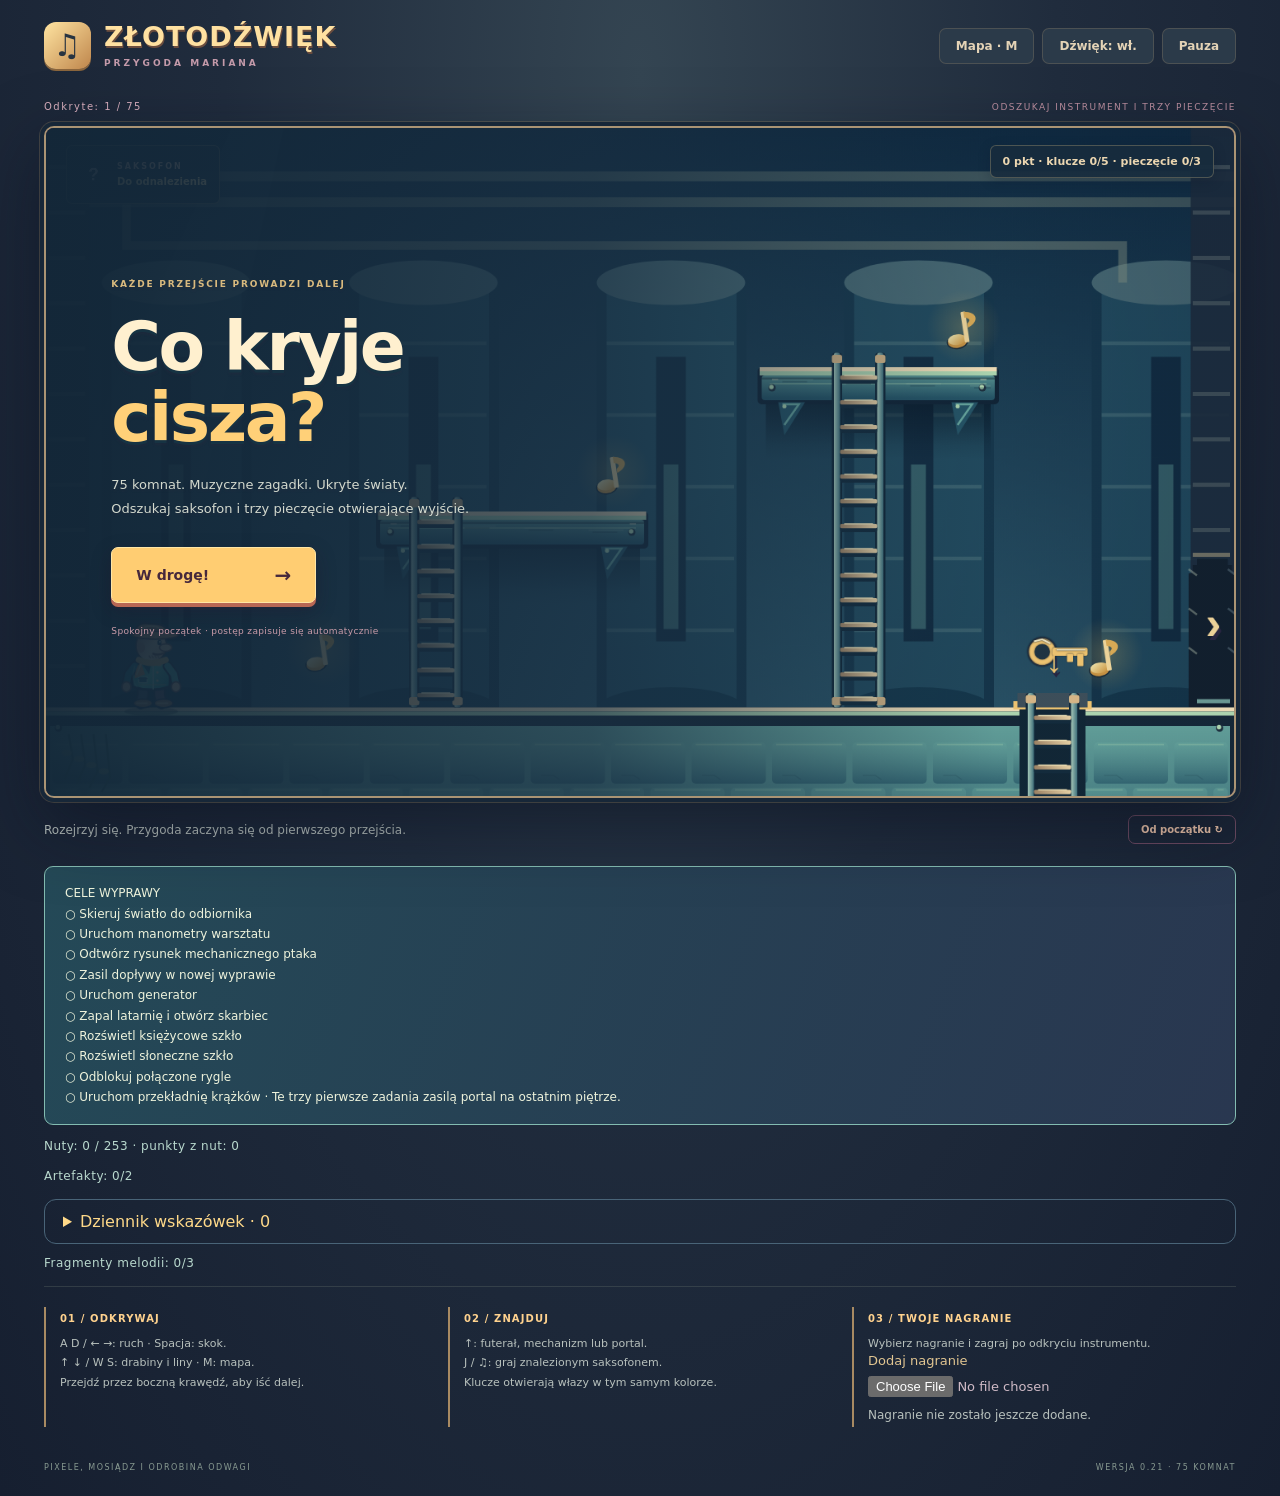
==== commit 0586bb19: "Add twelve distinctive world backdrops" ====
--- a/index.html
+++ b/index.html
@@ -3,7 +3,7 @@
 <head>
   <meta charset="utf-8"><meta name="viewport" content="width=device-width, initial-scale=1, viewport-fit=cover">
   <meta name="theme-color" content="#282039"><title>Złotodźwięk — przygoda Mariana</title>
-  <link rel="stylesheet" href="style.css?v=20">
+  <link rel="stylesheet" href="style.css?v=21">
 </head>
 <body>
   <header><a class="brand" href="./"><i aria-hidden="true">♫</i><div>ZŁOTODŹWIĘK<span>PRZYGODA MARIANA</span></div></a><div class="tools"><button id="map-button" aria-expanded="false">Mapa · M</button><button id="sound" aria-pressed="true">Dźwięk: wł.</button><button id="pause">Pauza</button></div></header>
@@ -21,6 +21,6 @@
     <aside id="puzzle-help" class="puzzle-help" hidden><b>ZAGADKA · ↑ PRZY MECHANIZMIE</b><span id="puzzle-clue"></span><strong id="puzzle-state" role="status"></strong><canvas id="puzzle-board" width="540" height="200" aria-label="Schemat aktualnego mechanizmu" hidden></canvas></aside>
     <aside id="objectives" class="puzzle-help" aria-label="Cele wyprawy"></aside><p id="note-status" class="fragment-status"></p><p id="relic-status" class="fragment-status"></p><details id="journal"><summary id="journal-count">Dziennik wskazówek · 0</summary><div id="journal-entries"></div></details><p id="fragments" class="fragment-status">Fragmenty melodii: 0/3</p>
     <section class="guide"><article><b>01 / ODKRYWAJ</b><p>A D / ← →: ruch · Spacja: skok.<br>↑ ↓ / W S: drabiny i liny · M: mapa.<br>Przejdź przez boczną krawędź, aby iść dalej.</p></article><article><b>02 / ZNAJDUJ</b><p>↑: futerał, mechanizm lub portal.<br>J / ♫: graj znalezionym saksofonem.<br>Klucze otwierają włazy w tym samym kolorze.</p></article><article><b>03 / TWOJE NAGRANIE</b><p>Wybierz nagranie i zagraj po odkryciu instrumentu.</p><label class="audio-upload">Dodaj nagranie <input id="sax-file" type="file" accept="audio/*" aria-label="Wybierz własne nagranie saksofonu"></label><p id="audio-status" role="status">Nagranie nie zostało jeszcze dodane.</p></article></section>
-  </main><footer>PIXELE, MOSIĄDZ I ODROBINA ODWAGI <span>WERSJA 0.20 · 75 KOMNAT</span></footer>
-  <script src="realms.js?v=20"></script><script src="adventures.js?v=20"></script><script src="expeditions.js?v=20"></script><script src="clockwork.js?v=20"></script><script src="linked-depths.js?v=20"></script><script src="prism-depths.js?v=20"></script><script src="mechanism-depths.js?v=20"></script><script src="room-looks.js?v=20"></script><script src="engine.js?v=20"></script><script src="character.js?v=20"></script><script src="scenery.js?v=20"></script><script src="expedition-art.js?v=20"></script><script src="mechanism-art.js?v=20"></script><script src="adventure-art.js?v=20"></script><script src="environment-details.js?v=20"></script><script src="material-detail.js?v=20"></script><script src="art.js?v=20"></script><script src="game.js?v=20"></script>
+  </main><footer>PIXELE, MOSIĄDZ I ODROBINA ODWAGI <span>WERSJA 0.21 · 75 KOMNAT</span></footer>
+  <script src="realms.js?v=21"></script><script src="adventures.js?v=21"></script><script src="expeditions.js?v=21"></script><script src="clockwork.js?v=21"></script><script src="linked-depths.js?v=21"></script><script src="prism-depths.js?v=21"></script><script src="mechanism-depths.js?v=21"></script><script src="room-looks.js?v=21"></script><script src="engine.js?v=21"></script><script src="character.js?v=21"></script><script src="world-scenery.js?v=21"></script><script src="scenery.js?v=21"></script><script src="expedition-art.js?v=21"></script><script src="mechanism-art.js?v=21"></script><script src="adventure-art.js?v=21"></script><script src="environment-details.js?v=21"></script><script src="material-detail.js?v=21"></script><script src="art.js?v=21"></script><script src="game.js?v=21"></script>
 </body></html>
